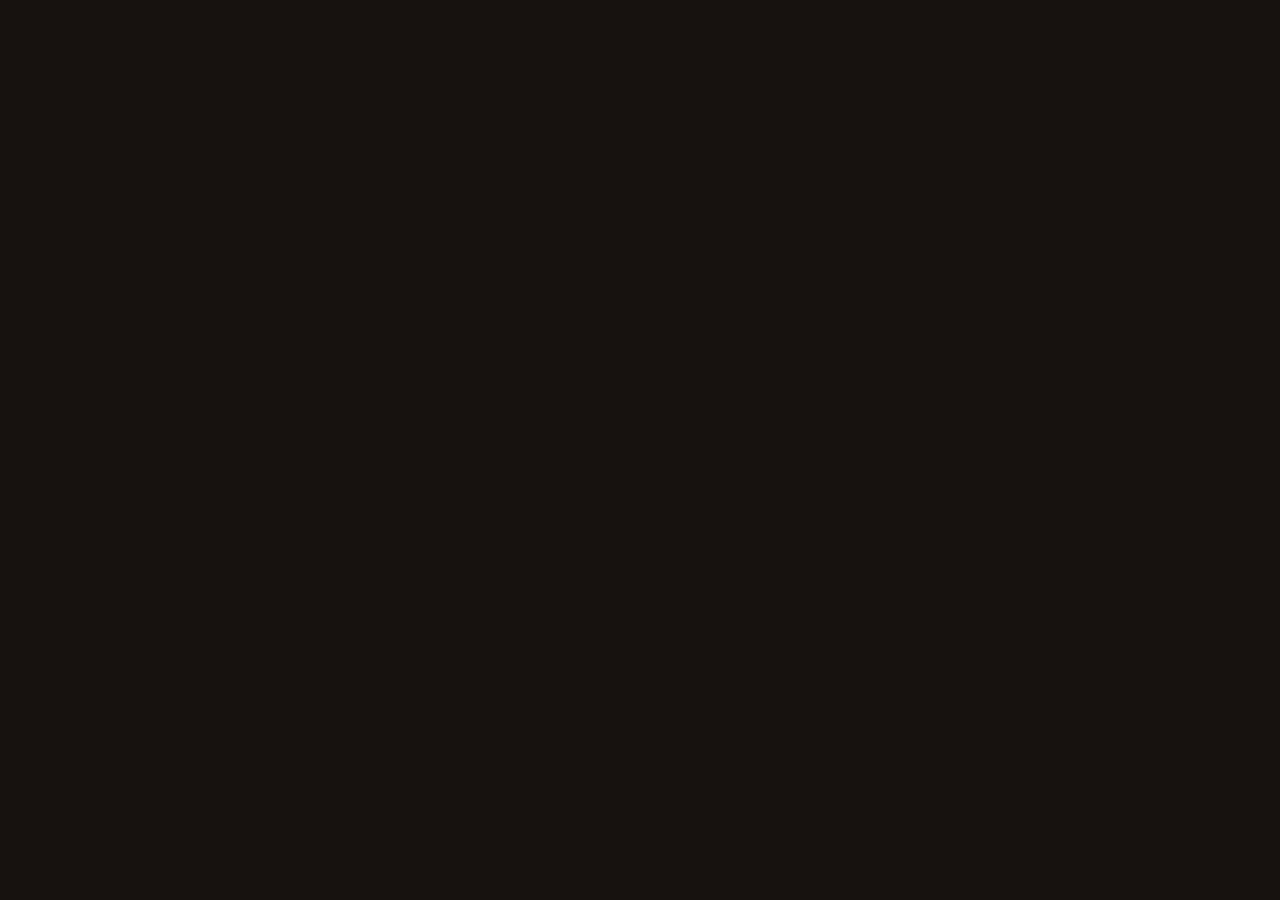
==== historical-emperors/index.html @ 61c4224d "Publish initial psychological test sites" ====
<!doctype html>
<html lang="zh-CN">
  <head>
    <meta charset="UTF-8" />
    <meta name="viewport" content="width=device-width, initial-scale=1.0, maximum-scale=1.0, user-scalable=no" />
    <meta name="theme-color" content="#120f11" />
    <title>你最有可能成为历史上哪位帝王</title>
    <script type="module" crossorigin src="/historical-emperors/assets/index-BCUFHV5V.js"></script>
    <link rel="stylesheet" crossorigin href="/historical-emperors/assets/index-6QpeG0G1.css">
  </head>
  <body>
    <div id="root"></div>
  </body>
</html>
---- historical-emperors/assets/index-6QpeG0G1.css ----
@import "https://fonts.googleapis.com/css2?family=Noto+Serif+SC:wght@400;500;600;700&family=Shippori+Mincho:wght@400;500&display=swap";*{box-sizing:border-box}html{background:#17120f}body{color:#e8dbc4;background:#17120f;min-width:320px;margin:0;font-family:Noto Serif SC,serif}button{font:inherit}:root{--ink:#15100e;--paper:#e7d8bc;--dim:#a99981;--red:#9e342b;--gold:#caa46a;--line:#e7d8bc2b}.app-shell{background:radial-gradient(circle at 50% -12%, #3a2419 0%, #21150f 35%, var(--ink) 70%);max-width:540px;min-height:100svh;margin:0 auto;position:relative;overflow:hidden}.map-grain{opacity:.18;background-image:linear-gradient(90deg,#0000 49.7%,#e2ceac2e 50%,#0000 50.3%),linear-gradient(#0000 49.7%,#e2ceac1f 50%,#0000 50.3%);background-size:88px 88px;position:absolute;inset:0;-webkit-mask-image:radial-gradient(circle at 50% 35%,#000,#0000 74%);mask-image:radial-gradient(circle at 50% 35%,#000,#0000 74%)}.intro-shell{place-items:center;padding:42px 24px 24px;display:grid}.intro-card{z-index:1;text-align:center;width:min(100%,390px);position:relative}.archive-mark,.intro-index,.question-label{color:#cba66d;letter-spacing:.35em;margin:0;font-size:10px}.intro-index{color:#e7d8bc6b;letter-spacing:.15em;margin-top:8px;font:9px/1.4 Shippori Mincho,serif}.map-mark,.loading-mark{border:1px solid #caa46a9e;border-radius:50%;width:82px;height:82px;margin:38px auto 28px;position:relative;box-shadow:0 0 0 7px #9e342b1c,0 0 35px #9e342b2b}.map-mark:before,.map-mark:after,.loading-mark:before,.loading-mark:after{content:"";border:1px solid #caa46a66;border-radius:50%;position:absolute;inset:11px}.map-mark:after,.loading-mark:after{border-inline-color:#0000;inset:0;transform:rotate(42deg)}.map-mark i,.map-mark b,.map-mark em,.loading-mark i,.loading-mark b,.loading-mark em{display:block;position:absolute}.map-mark i,.loading-mark i{background:linear-gradient(#0000,#caa46a 18% 82%,#0000);width:1px;top:14px;bottom:14px;left:50%;transform:rotate(28deg)}.map-mark b,.loading-mark b{background:linear-gradient(90deg,#0000,#caa46a 18% 82%,#0000);height:1px;top:50%;left:12px;right:12px;transform:rotate(-18deg)}.map-mark em,.loading-mark em{background:#a94436;border-radius:50%;width:6px;height:6px;top:calc(50% - 3px);left:calc(50% - 3px);box-shadow:0 0 13px #9e342bcc}.intro-card h1{color:#f2e3c8;letter-spacing:.09em;margin:0;font-size:clamp(29px,8vw,39px);font-weight:600;line-height:1.45}.intro-copy{color:#c3b49c;letter-spacing:.08em;margin:28px 0 38px;font-size:14px;line-height:2}.primary-button,.secondary-button{cursor:pointer;border:0;justify-content:center;align-items:center;gap:10px;width:100%;transition:transform .2s,filter .2s;display:flex}.primary-button{color:#261812;letter-spacing:.12em;background:linear-gradient(100deg,#b78354,#e3c187,#b78354);min-height:52px;font-weight:700;box-shadow:0 8px 30px #00000042}.primary-button:hover{filter:brightness(1.08);transform:translateY(-1px)}.intro-shell footer{z-index:1;color:#e7d8bc61;letter-spacing:.08em;margin-top:48px;font-size:9px;position:relative}.quiz-shell{flex-direction:column;padding:24px 22px 30px;display:flex}.quiz-header{color:#a99981;letter-spacing:.1em;align-items:center;gap:14px;font-size:10px;display:flex}.back-button{color:#cfb58b;border:1px solid var(--line);background:0 0;place-items:center;width:30px;height:30px;display:grid}.back-button:disabled{opacity:.25}.progress-wrap{background:#e7d8bc1f;flex:1;height:2px;overflow:hidden}.progress-wrap i{background:linear-gradient(90deg,#9e342b,#d5af74);height:100%;transition:width .3s;display:block}.question-card{flex-direction:column;flex:1;justify-content:center;padding:32px 0 20px;display:flex}.question-card h2{color:#f0e2cb;letter-spacing:.05em;margin:15px 0 36px;font-size:clamp(24px,6.8vw,31px);font-weight:500;line-height:1.65}.options{gap:11px;display:grid}.option{color:#d8c9b1;text-align:left;border:1px solid var(--line);cursor:pointer;background:#ffffff06;align-items:flex-start;gap:14px;min-height:72px;padding:16px 14px;transition:all .2s;display:flex}.option:hover{background:#9e342b1a;border-color:#caa46aa6}.option:disabled{opacity:.7}.option b{color:#c69a60;letter-spacing:.14em;font-size:11px}.option span{letter-spacing:.03em;font-size:13px;line-height:1.75}.quiz-note{color:#e7d8bc59;text-align:center;letter-spacing:.08em;margin:22px 0 0;font-size:10px}.loading-shell{text-align:center;align-content:center;place-items:center;gap:12px;display:grid}.loading-mark{width:72px;height:72px;margin:0 0 12px;animation:2s ease-in-out infinite map-pulse}.loading-mark:before{inset:10px}.loading-mark i{top:12px;bottom:12px}.loading-mark b{left:10px;right:10px}.loading-shell p{color:#ebdbc2;letter-spacing:.15em;margin:0}.loading-shell small{color:#9f917d;letter-spacing:.08em;font-size:10px}.result-shell{padding:20px 15px 32px}.result-capture{background:linear-gradient(160deg,#211812,#17120f 42%,#25180f);border:1px solid #caa46a40;padding:21px 17px 22px;overflow:hidden}.report-top{color:#c8a873;border-bottom:1px solid var(--line);letter-spacing:.22em;justify-content:space-between;padding-bottom:13px;font-size:9px;display:flex}.report-top i{color:#b55c49;font-style:normal}.verdict{text-align:center;padding:35px 8px 25px}.verdict>p{color:#bca27c;letter-spacing:.25em;margin:0;font-size:10px}.verdict h1{color:#f2e2c5;letter-spacing:.14em;margin:13px 0 15px;font-size:34px}.axis-tags{flex-wrap:wrap;justify-content:center;gap:8px;display:flex}.axis-tags span{color:#d7b982;letter-spacing:.12em;border:1px solid #caa46a73;padding:5px 8px;font-size:9px}.verdict blockquote{color:#d7c5a8;text-align:left;margin:22px auto 0;font-size:14px;line-height:1.9}.radar-section{border-block:1px solid var(--line);padding:17px 0 6px}.radar-section>p{color:#bca98c;letter-spacing:.15em;justify-content:space-between;margin:0 6px;font-size:10px;display:flex}.radar-section>p span{color:#a56251;font-size:8px}.radar{width:100%;max-width:330px;margin:7px auto 0;display:block}.radar-grid,.radar-outline{fill:none;stroke:#e7d8bc26;stroke-width:1px}.radar-outline{stroke:#caa46a52}.radar-value{fill:#9e342b52;stroke:#c36a53;stroke-width:2px}.radar-dot{fill:#e2b879}.radar-label{fill:#d7c5a8;text-anchor:middle;dominant-baseline:middle;font-size:12px}.report-sections{padding:11px 4px 0}.report-sections article{padding:25px 3px 0}.report-sections h2{color:#d4a269;letter-spacing:.15em;margin:0 0 13px;font-size:12px}.report-sections h2:before{content:"▣";color:#9e342b;margin-right:7px}.report-sections p{color:#dfd0bb;letter-spacing:.035em;margin:0;font-size:13px;line-height:2}.report-sections p+p{margin-top:15px}.report-footer{border-top:1px solid var(--line);color:#e7d8bc59;text-align:center;letter-spacing:.06em;margin-top:30px;padding-top:15px;font-size:9px}.result-actions{gap:10px;margin-top:17px;display:grid}.secondary-button{color:#c5b69f;border:1px solid var(--line);letter-spacing:.1em;background:0 0;min-height:46px;font-size:13px}@keyframes map-pulse{50%{opacity:.72;transform:scale(.94)}}@media (width>=620px){.app-shell{border-inline:1px solid #e7d8bc1f}.result-shell{padding-top:34px}.result-capture{padding:27px 30px}}
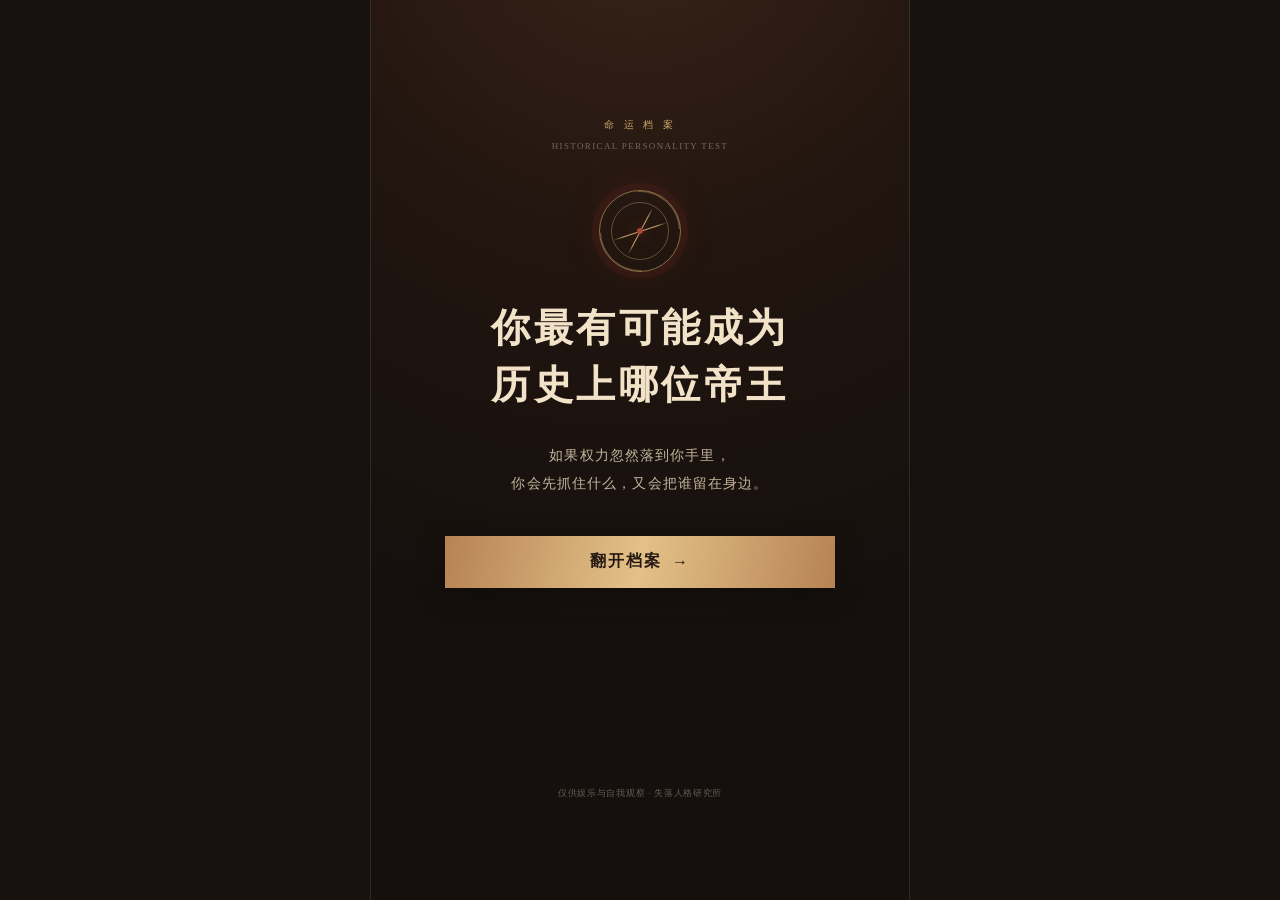
==== commit 3fe15014: "Deploy historical-emperors from 837ba5539e0a639958ba7f0f05f6ecc7c641cd51" ====
--- a/historical-emperors/index.html
+++ b/historical-emperors/index.html
@@ -5,7 +5,9 @@
     <meta name="viewport" content="width=device-width, initial-scale=1.0, maximum-scale=1.0, user-scalable=no" />
     <meta name="theme-color" content="#120f11" />
     <title>你最有可能成为历史上哪位帝王</title>
-    <script type="module" crossorigin src="/historical-emperors/assets/index-BCUFHV5V.js"></script>
+    <script type="module" crossorigin src="/historical-emperors/assets/index-CwYvQd5s.js"></script>
+    <link rel="modulepreload" crossorigin href="/historical-emperors/assets/rolldown-runtime-jpDsebLB.js">
+    <link rel="modulepreload" crossorigin href="/historical-emperors/assets/react-BRhEU8Ni.js">
     <link rel="stylesheet" crossorigin href="/historical-emperors/assets/index-6QpeG0G1.css">
   </head>
   <body>
